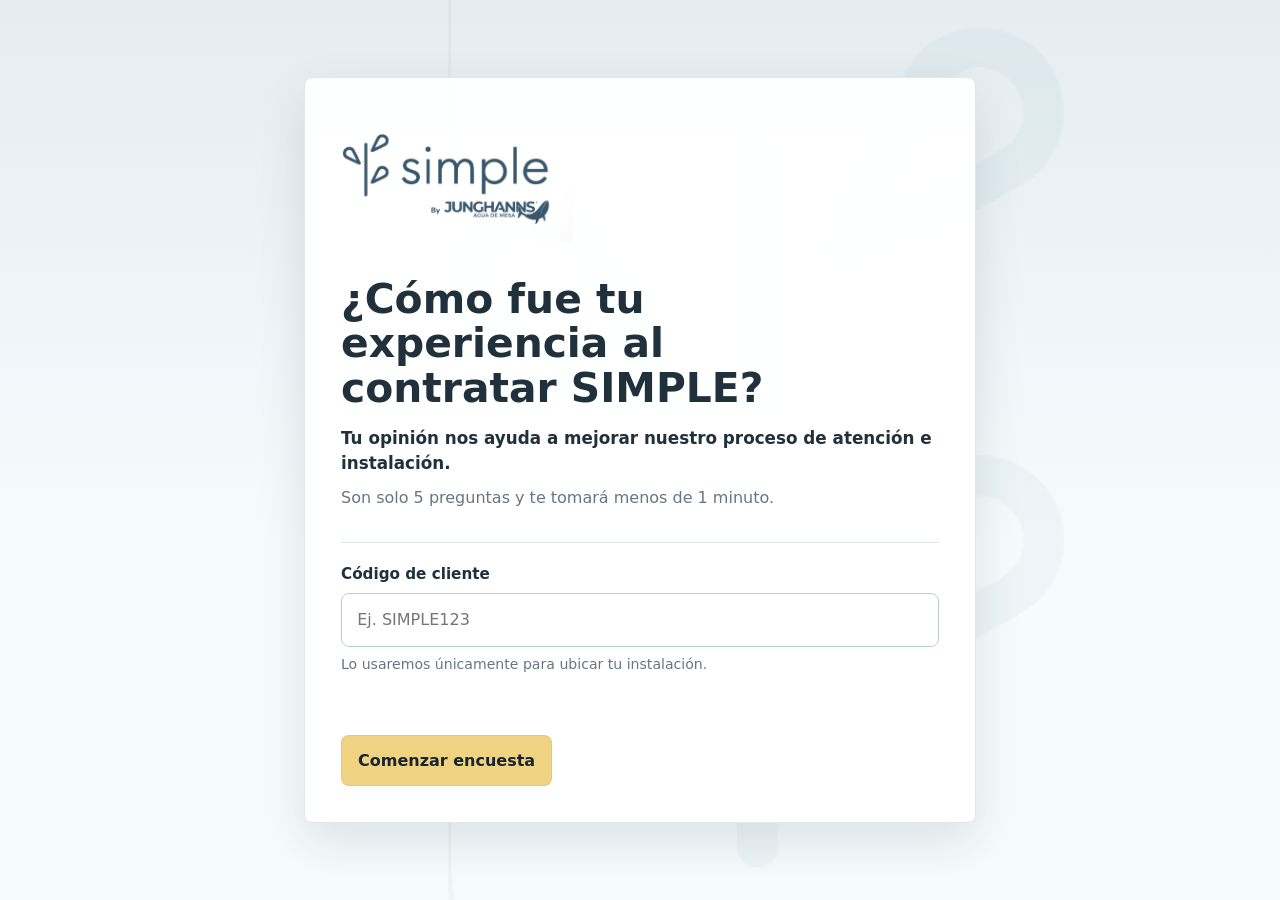
==== index.html @ 9a49d9d9 "Add SIMPLE installation survey" ====
<!doctype html>
<html lang="es">
  <head>
    <meta charset="utf-8" />
    <meta name="viewport" content="width=device-width, initial-scale=1" />
    <title>Encuesta de contratación e instalación | SIMPLE by Junghanns</title>
    <meta
      name="description"
      content="Encuesta corta para medir la experiencia de contratación e instalación de SIMPLE by Junghanns."
    />
    <link rel="icon" href="./assets/simple/simple-leaf-watermark.png" />
    <link rel="stylesheet" href="./encuesta-instalacion.css" />
  </head>
  <body>
    <main class="survey-shell" aria-live="polite">
      <section class="survey-card screen screen--active" id="start-screen" aria-labelledby="intro-title">
        <img
          class="simple-logo"
          src="./assets/simple/simple-logo.png"
          alt="SIMPLE by Junghanns"
          width="974"
          height="540"
        />

        <div class="intro-copy">
          <h1 id="intro-title">¿Cómo fue tu experiencia al contratar SIMPLE?</h1>
          <p class="lead">Tu opinión nos ayuda a mejorar nuestro proceso de atención e instalación.</p>
          <p>Son solo 5 preguntas y te tomará menos de 1 minuto.</p>
        </div>

        <div class="client-code-panel" id="client-code-panel">
          <label class="input-label" for="client-code-input">Código de cliente</label>
          <input
            class="text-input"
            id="client-code-input"
            name="codigo"
            autocomplete="off"
            inputmode="text"
            placeholder="Ej. SIMPLE123"
          />
          <p class="field-hint">Lo usaremos únicamente para ubicar tu instalación.</p>
        </div>

        <p class="form-error" id="start-error" role="alert"></p>

        <button class="primary-button" id="start-button" type="button">
          Comenzar encuesta
        </button>
      </section>

      <section class="survey-card screen" id="survey-screen" aria-labelledby="question-title">
        <div class="survey-topbar">
          <div>
            <p class="progress-label" id="progress-label">Pregunta 1 de 5</p>
            <div class="progress-track" aria-hidden="true">
              <span class="progress-fill" id="progress-fill"></span>
            </div>
          </div>
          <span class="code-chip" id="code-chip"></span>
        </div>

        <form id="survey-form" novalidate>
          <fieldset class="question-fieldset">
            <legend id="question-title" tabindex="-1"></legend>
            <p class="question-help" id="question-help"></p>
            <div class="options-grid" id="options-grid"></div>
            <div class="optional-comment" id="optional-comment">
              <label class="input-label" for="improvement-comment">
                ¿Qué podríamos mejorar del proceso de contratación o instalación?
              </label>
              <p class="field-hint">
                Tus comentarios son fundamentales para mejorar nuestro proceso y brindarte una mejor experiencia.
              </p>
              <textarea
                class="text-input textarea-input"
                id="improvement-comment"
                name="comentario_mejora"
                rows="4"
                placeholder="Cuéntanos qué podríamos hacer mejor."
              ></textarea>
            </div>
          </fieldset>

          <p class="form-error" id="question-error" role="alert"></p>

          <div class="form-actions">
            <button class="secondary-button" id="back-button" type="button">Atrás</button>
            <button class="primary-button" id="next-button" type="button">Continuar</button>
            <button class="primary-button" id="submit-button" type="submit">Enviar respuestas</button>
          </div>
        </form>
      </section>

      <section class="survey-card thank-you screen" id="thanks-screen" aria-labelledby="thanks-title">
        <img
          class="simple-logo simple-logo--center"
          src="./assets/simple/simple-logo.png"
          alt="SIMPLE by Junghanns"
          width="974"
          height="540"
        />
        <h1 id="thanks-title">Gracias por compartir tu opinión 💧</h1>
        <p>
          Tu experiencia nos ayuda a mejorar el proceso para que más personas puedan tener agua purificada
          en casa, sin complicaciones.
        </p>
        <button class="secondary-button" id="restart-button" type="button">Volver al inicio</button>
      </section>
    </main>

    <script src="./encuesta-instalacion.js" defer></script>
  </body>
</html>
---- encuesta-instalacion.css ----
:root {
  --simple-green: #a3a983;
  --simple-blue: #7a97ab;
  --simple-yellow: #f0d283;
  --page-bg: #f6fbfd;
  --surface: #ffffff;
  --text: #20313c;
  --muted: #667782;
  --border: #d9e6eb;
  --border-strong: #b9cdd7;
  --danger: #b05045;
  --shadow: 0 18px 48px rgba(32, 49, 60, 0.12);
  --radius: 8px;
}

* {
  box-sizing: border-box;
}

html {
  min-height: 100%;
  background: var(--page-bg);
}

body {
  position: relative;
  min-height: 100vh;
  margin: 0;
  color: var(--text);
  font-family: Inter, ui-sans-serif, system-ui, -apple-system, BlinkMacSystemFont, "Segoe UI", sans-serif;
  line-height: 1.5;
  letter-spacing: 0;
  background:
    linear-gradient(180deg, rgba(122, 151, 171, 0.14), rgba(255, 255, 255, 0) 34rem),
    var(--page-bg);
}

body::before {
  position: fixed;
  inset: 0;
  z-index: 0;
  pointer-events: none;
  content: "";
  background-image: url("./assets/simple/simple-leaf-watermark.png");
  background-repeat: no-repeat;
  background-position: 50% 46%;
  background-size: min(115vw, 34rem) auto;
  opacity: 0.13;
  mix-blend-mode: multiply;
}

button,
input,
textarea {
  font: inherit;
}

button {
  cursor: pointer;
}

.survey-shell {
  position: relative;
  z-index: 1;
  width: min(100%, 46rem);
  min-height: 100vh;
  margin: 0 auto;
  padding: 1rem;
  display: grid;
  place-items: center;
}

.survey-card {
  width: 100%;
  padding: 1.25rem;
  background: rgba(255, 255, 255, 0.96);
  border: 1px solid rgba(217, 230, 235, 0.9);
  border-radius: var(--radius);
  box-shadow: var(--shadow);
}

.simple-logo {
  display: block;
  width: min(14.5rem, 70vw);
  height: auto;
}

.simple-logo--center {
  margin: 0 auto;
}

.screen {
  display: none;
}

.screen--active {
  display: block;
}

.intro-copy {
  margin-top: 2.2rem;
}

h1 {
  margin: 0;
  max-width: 14ch;
  font-size: 2rem;
  line-height: 1.08;
  font-weight: 800;
}

.lead {
  margin-top: 1rem;
  color: var(--text);
  font-size: 1.05rem;
  font-weight: 650;
}

p {
  margin: 0.65rem 0 0;
  color: var(--muted);
}

.client-code-panel {
  margin-top: 2rem;
  padding-top: 1.25rem;
  border-top: 1px solid var(--border);
}

.client-code-panel.is-prefilled {
  display: flex;
  gap: 0.75rem;
  align-items: center;
  justify-content: space-between;
  padding: 0.85rem;
  color: var(--text);
  background: #f8fbf2;
  border: 1px solid rgba(163, 169, 131, 0.45);
  border-radius: var(--radius);
}

.client-code-panel.is-prefilled .input-label {
  margin: 0;
}

.prefilled-code {
  color: var(--text);
  font-weight: 800;
}

.input-label {
  display: block;
  margin-bottom: 0.45rem;
  color: var(--text);
  font-size: 0.95rem;
  font-weight: 750;
}

.text-input {
  width: 100%;
  min-height: 3.1rem;
  padding: 0.85rem 0.95rem;
  color: var(--text);
  background: #ffffff;
  border: 1px solid var(--border-strong);
  border-radius: var(--radius);
  outline: none;
  transition: border-color 160ms ease, box-shadow 160ms ease;
}

.text-input:focus {
  border-color: var(--simple-blue);
  box-shadow: 0 0 0 4px rgba(122, 151, 171, 0.16);
}

.field-hint {
  margin-top: 0.45rem;
  font-size: 0.88rem;
}

.primary-button,
.secondary-button {
  display: inline-flex;
  align-items: center;
  justify-content: center;
  width: 100%;
  min-height: 3.15rem;
  padding: 0.8rem 1rem;
  border: 1px solid transparent;
  border-radius: var(--radius);
  font-size: 1rem;
  font-weight: 800;
  transition: transform 160ms ease, border-color 160ms ease, background-color 160ms ease, color 160ms ease;
}

.primary-button {
  margin-top: 1.5rem;
  color: #17252e;
  background: var(--simple-yellow);
  border-color: rgba(194, 153, 45, 0.24);
}

.primary-button:hover,
.secondary-button:hover,
.option-tile:hover {
  transform: translateY(-1px);
}

.primary-button:disabled {
  cursor: progress;
  opacity: 0.72;
  transform: none;
}

.secondary-button {
  color: var(--text);
  background: #ffffff;
  border-color: var(--border-strong);
}

.survey-topbar {
  display: grid;
  gap: 0.85rem;
}

.progress-label {
  margin: 0 0 0.5rem;
  color: var(--simple-blue);
  font-size: 0.92rem;
  font-weight: 800;
}

.progress-track {
  width: 100%;
  height: 0.55rem;
  overflow: hidden;
  background: #e6f0f4;
  border-radius: 999px;
}

.progress-fill {
  display: block;
  width: 20%;
  height: 100%;
  background: linear-gradient(90deg, var(--simple-green), var(--simple-blue));
  border-radius: inherit;
  transition: width 220ms ease;
}

.code-chip {
  display: inline-flex;
  width: fit-content;
  max-width: 100%;
  padding: 0.45rem 0.7rem;
  color: var(--text);
  background: #f8fbf2;
  border: 1px solid rgba(163, 169, 131, 0.45);
  border-radius: var(--radius);
  font-size: 0.88rem;
  font-weight: 750;
}

.question-fieldset {
  min-width: 0;
  margin: 2rem 0 0;
  padding: 0;
  border: 0;
}

#question-title {
  display: block;
  max-width: 16ch;
  color: var(--text);
  font-size: 1.65rem;
  line-height: 1.14;
  font-weight: 800;
}

.question-help {
  margin-top: 0.8rem;
  color: var(--muted);
}

.options-grid {
  display: grid;
  gap: 0.75rem;
  margin-top: 1.4rem;
}

.options-grid.is-scale {
  grid-template-columns: repeat(5, minmax(0, 1fr));
  gap: 0.45rem;
}

.option-input {
  position: absolute;
  width: 1px;
  height: 1px;
  overflow: hidden;
  clip: rect(0 0 0 0);
}

.option-tile {
  display: flex;
  min-height: 3.35rem;
  align-items: center;
  justify-content: center;
  padding: 0.8rem;
  color: var(--text);
  text-align: center;
  background: #ffffff;
  border: 1px solid var(--border-strong);
  border-radius: var(--radius);
  font-weight: 750;
  transition: transform 160ms ease, border-color 160ms ease, background-color 160ms ease, box-shadow 160ms ease;
}

.option-tile.option-tile--scale {
  min-height: 3.65rem;
  padding: 0.7rem 0.45rem;
  font-size: 1.15rem;
  font-weight: 850;
}

.option-input:focus-visible + .option-tile {
  border-color: var(--simple-blue);
  box-shadow: 0 0 0 4px rgba(122, 151, 171, 0.16);
}

.option-input:checked + .option-tile {
  color: #17252e;
  background: #f7f9ed;
  border-color: var(--simple-green);
  box-shadow: inset 0 0 0 1px var(--simple-green);
}

.scale-labels {
  grid-column: 1 / -1;
  display: flex;
  justify-content: space-between;
  gap: 1rem;
  margin-top: -0.1rem;
  color: var(--muted);
  font-size: 0.82rem;
  font-weight: 650;
}

.optional-comment {
  display: none;
  margin-top: 1.6rem;
  padding-top: 1.25rem;
  border-top: 1px solid var(--border);
}

.optional-comment.is-visible {
  display: block;
}

.textarea-input {
  min-height: 7rem;
  resize: vertical;
}

.form-error {
  min-height: 1.35rem;
  margin-top: 0.9rem;
  color: var(--danger);
  font-size: 0.94rem;
  font-weight: 750;
}

.form-actions {
  display: grid;
  gap: 0.75rem;
  margin-top: 1rem;
}

.form-actions .primary-button,
.form-actions .secondary-button {
  margin-top: 0;
}

#submit-button {
  display: none;
}

.thank-you {
  text-align: center;
}

.thank-you h1 {
  max-width: none;
  margin-top: 1.3rem;
}

.thank-you p {
  max-width: 32rem;
  margin: 1rem auto 0;
}

@media (min-width: 42rem) {
  body::before {
    background-position: calc(50% + 9rem) 50%;
    background-size: min(66vw, 42rem) auto;
    opacity: 0.12;
  }

  .survey-shell {
    padding: 2rem;
  }

  .survey-card {
    padding: 2.25rem;
  }

  h1 {
    max-width: 18ch;
    font-size: 2.55rem;
  }

  .survey-topbar {
    grid-template-columns: minmax(0, 1fr) auto;
    align-items: start;
  }

  #question-title {
    max-width: 24ch;
    font-size: 2rem;
  }

  .form-actions {
    grid-template-columns: 10rem minmax(0, 1fr);
  }

  .form-actions.is-first {
    grid-template-columns: minmax(0, 1fr);
  }

  .form-actions.has-submit {
    grid-template-columns: 10rem minmax(0, 1fr);
  }

  .primary-button,
  .secondary-button {
    width: auto;
  }
}

@media (prefers-reduced-motion: reduce) {
  *,
  *::before,
  *::after {
    scroll-behavior: auto !important;
    transition-duration: 0.01ms !important;
    animation-duration: 0.01ms !important;
    animation-iteration-count: 1 !important;
  }
}
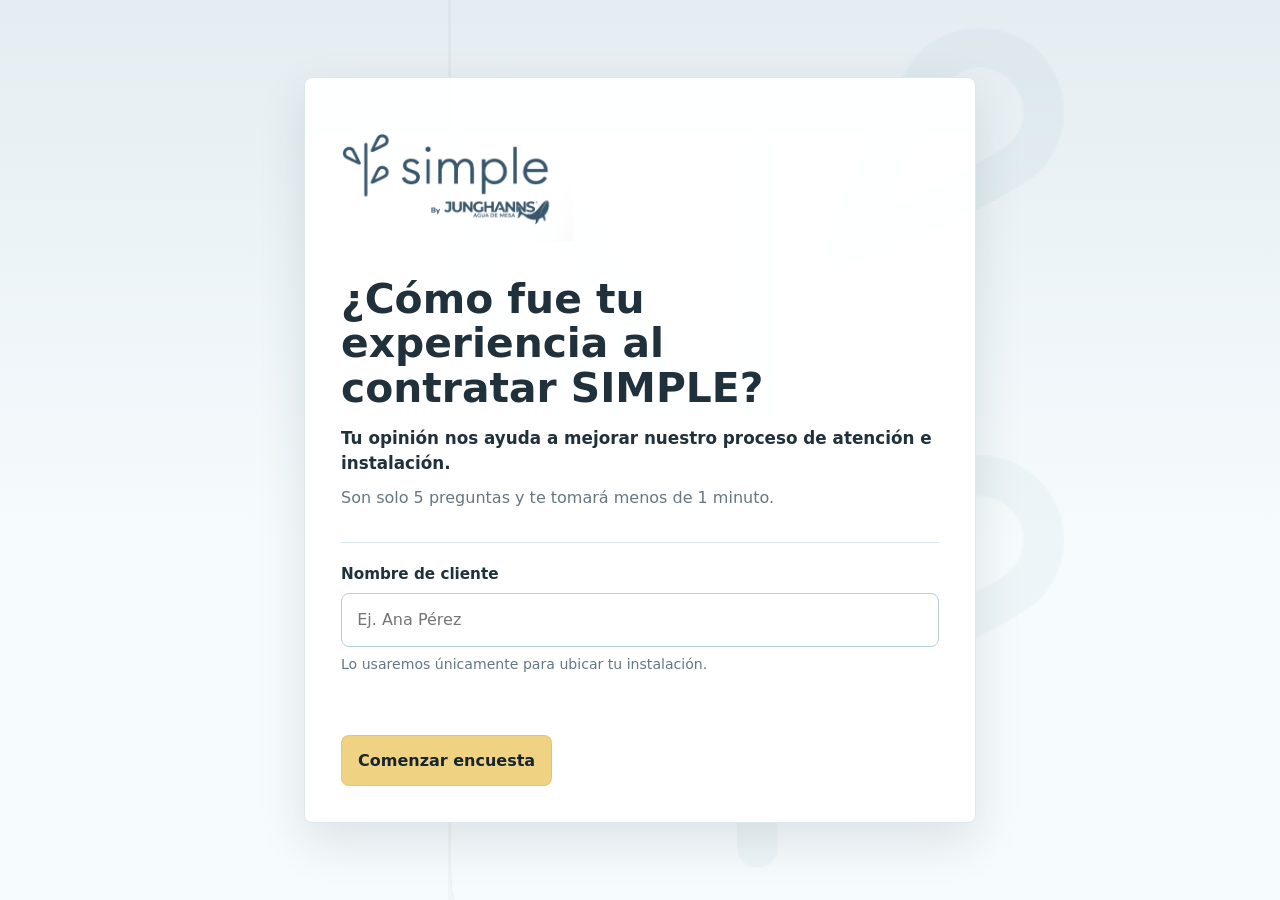
==== commit 905feb92: "Update index.html" ====
--- a/index.html
+++ b/index.html
@@ -29,14 +29,14 @@
         </div>
 
         <div class="client-code-panel" id="client-code-panel">
-          <label class="input-label" for="client-code-input">Código de cliente</label>
+          <label class="input-label" for="client-code-input">Nombre de cliente</label>
           <input
             class="text-input"
             id="client-code-input"
-            name="codigo"
-            autocomplete="off"
+            name="nombre"
+            autocomplete="name"
             inputmode="text"
-            placeholder="Ej. SIMPLE123"
+            placeholder="Ej. Ana Pérez"
           />
           <p class="field-hint">Lo usaremos únicamente para ubicar tu instalación.</p>
         </div>
@@ -108,6 +108,7 @@
       </section>
     </main>
 
+    <script src="./config.js"></script>
     <script src="./encuesta-instalacion.js" defer></script>
   </body>
 </html>
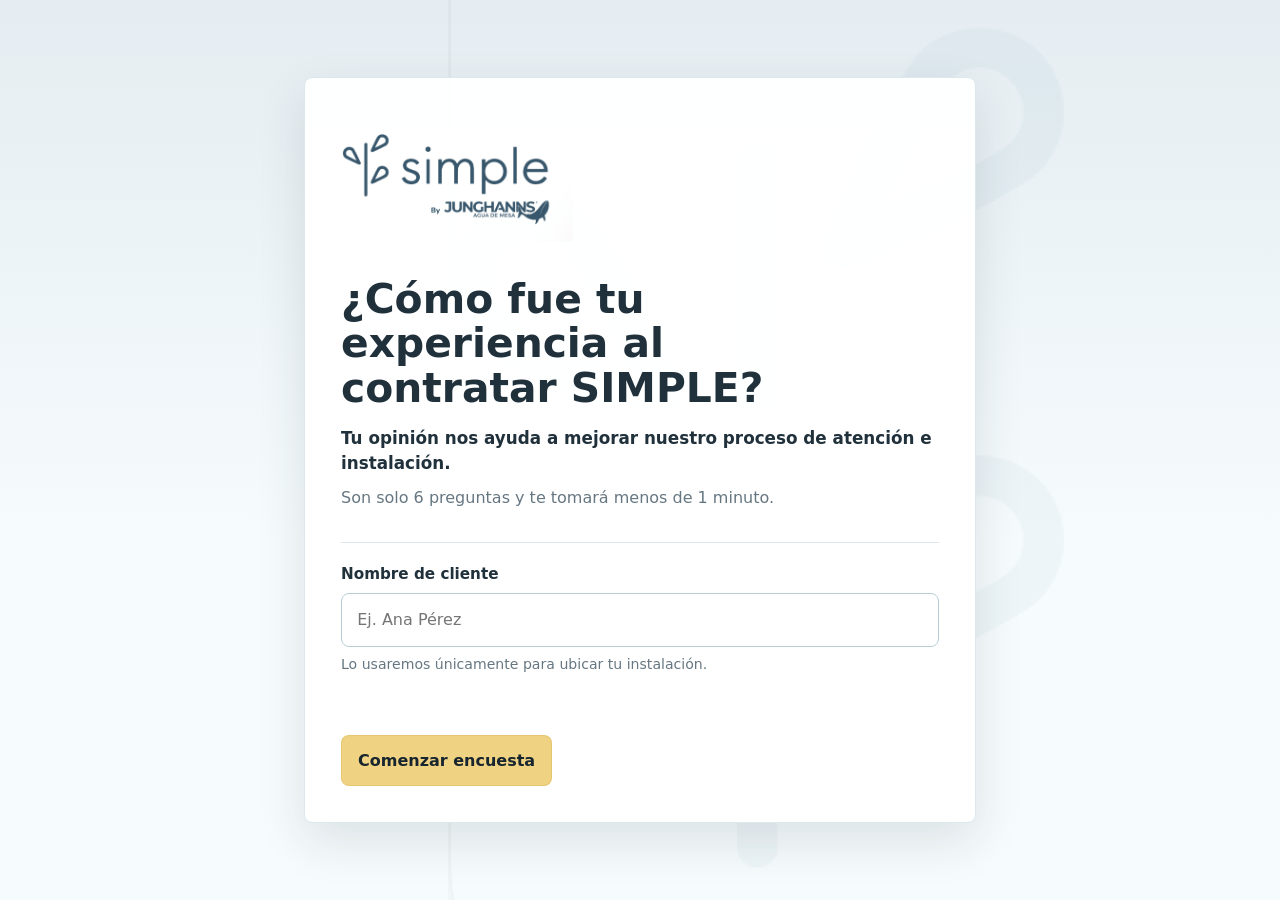
==== commit dccf26be: "Add post-installation info question" ====
--- a/index.html
+++ b/index.html
@@ -25,7 +25,7 @@
         <div class="intro-copy">
           <h1 id="intro-title">¿Cómo fue tu experiencia al contratar SIMPLE?</h1>
           <p class="lead">Tu opinión nos ayuda a mejorar nuestro proceso de atención e instalación.</p>
-          <p>Son solo 5 preguntas y te tomará menos de 1 minuto.</p>
+          <p>Son solo 6 preguntas y te tomará menos de 1 minuto.</p>
         </div>
 
         <div class="client-code-panel" id="client-code-panel">
@@ -51,7 +51,7 @@
       <section class="survey-card screen" id="survey-screen" aria-labelledby="question-title">
         <div class="survey-topbar">
           <div>
-            <p class="progress-label" id="progress-label">Pregunta 1 de 5</p>
+            <p class="progress-label" id="progress-label">Pregunta 1 de 6</p>
             <div class="progress-track" aria-hidden="true">
               <span class="progress-fill" id="progress-fill"></span>
             </div>
--- a/encuesta-instalacion.css
+++ b/encuesta-instalacion.css
@@ -292,6 +292,10 @@
   gap: 0.45rem;
 }
 
+.options-grid.is-scale-wide {
+  grid-template-columns: repeat(auto-fit, minmax(3rem, 1fr));
+}
+
 .option-input {
   position: absolute;
   width: 1px;
